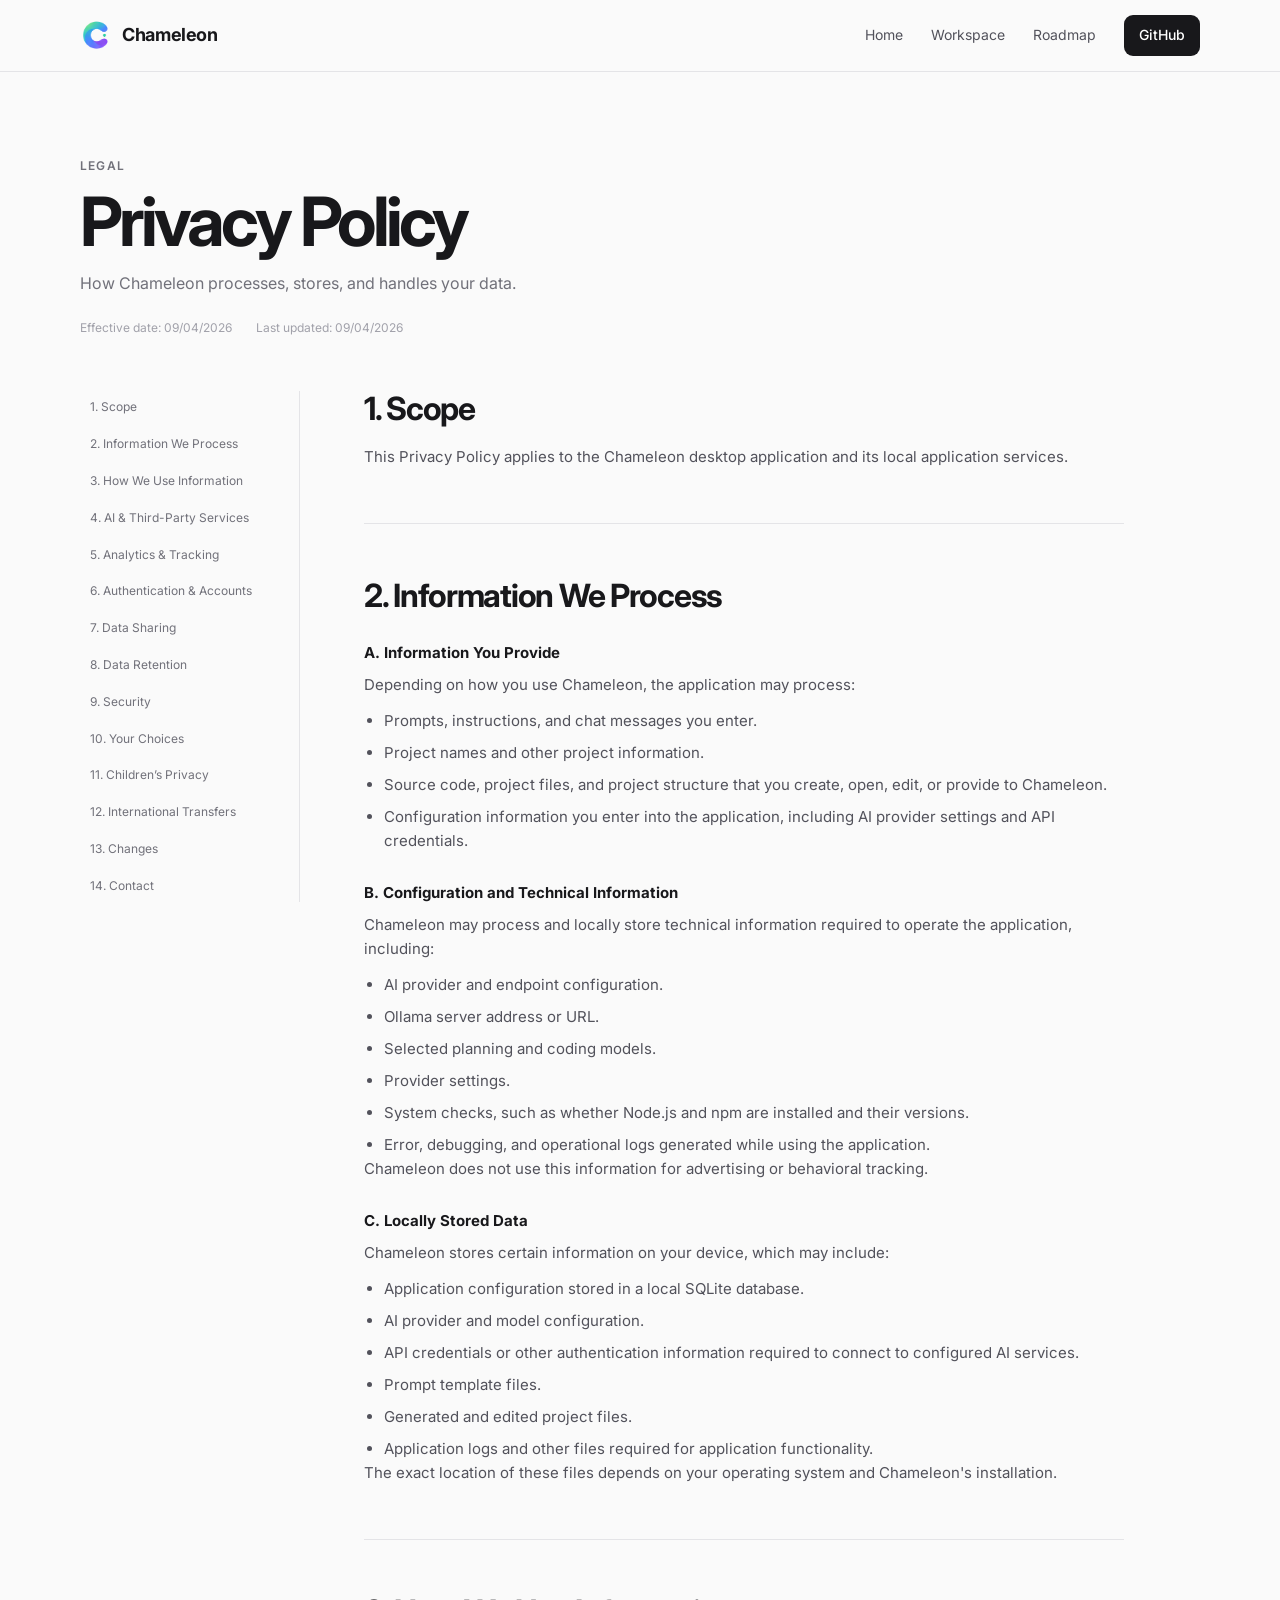
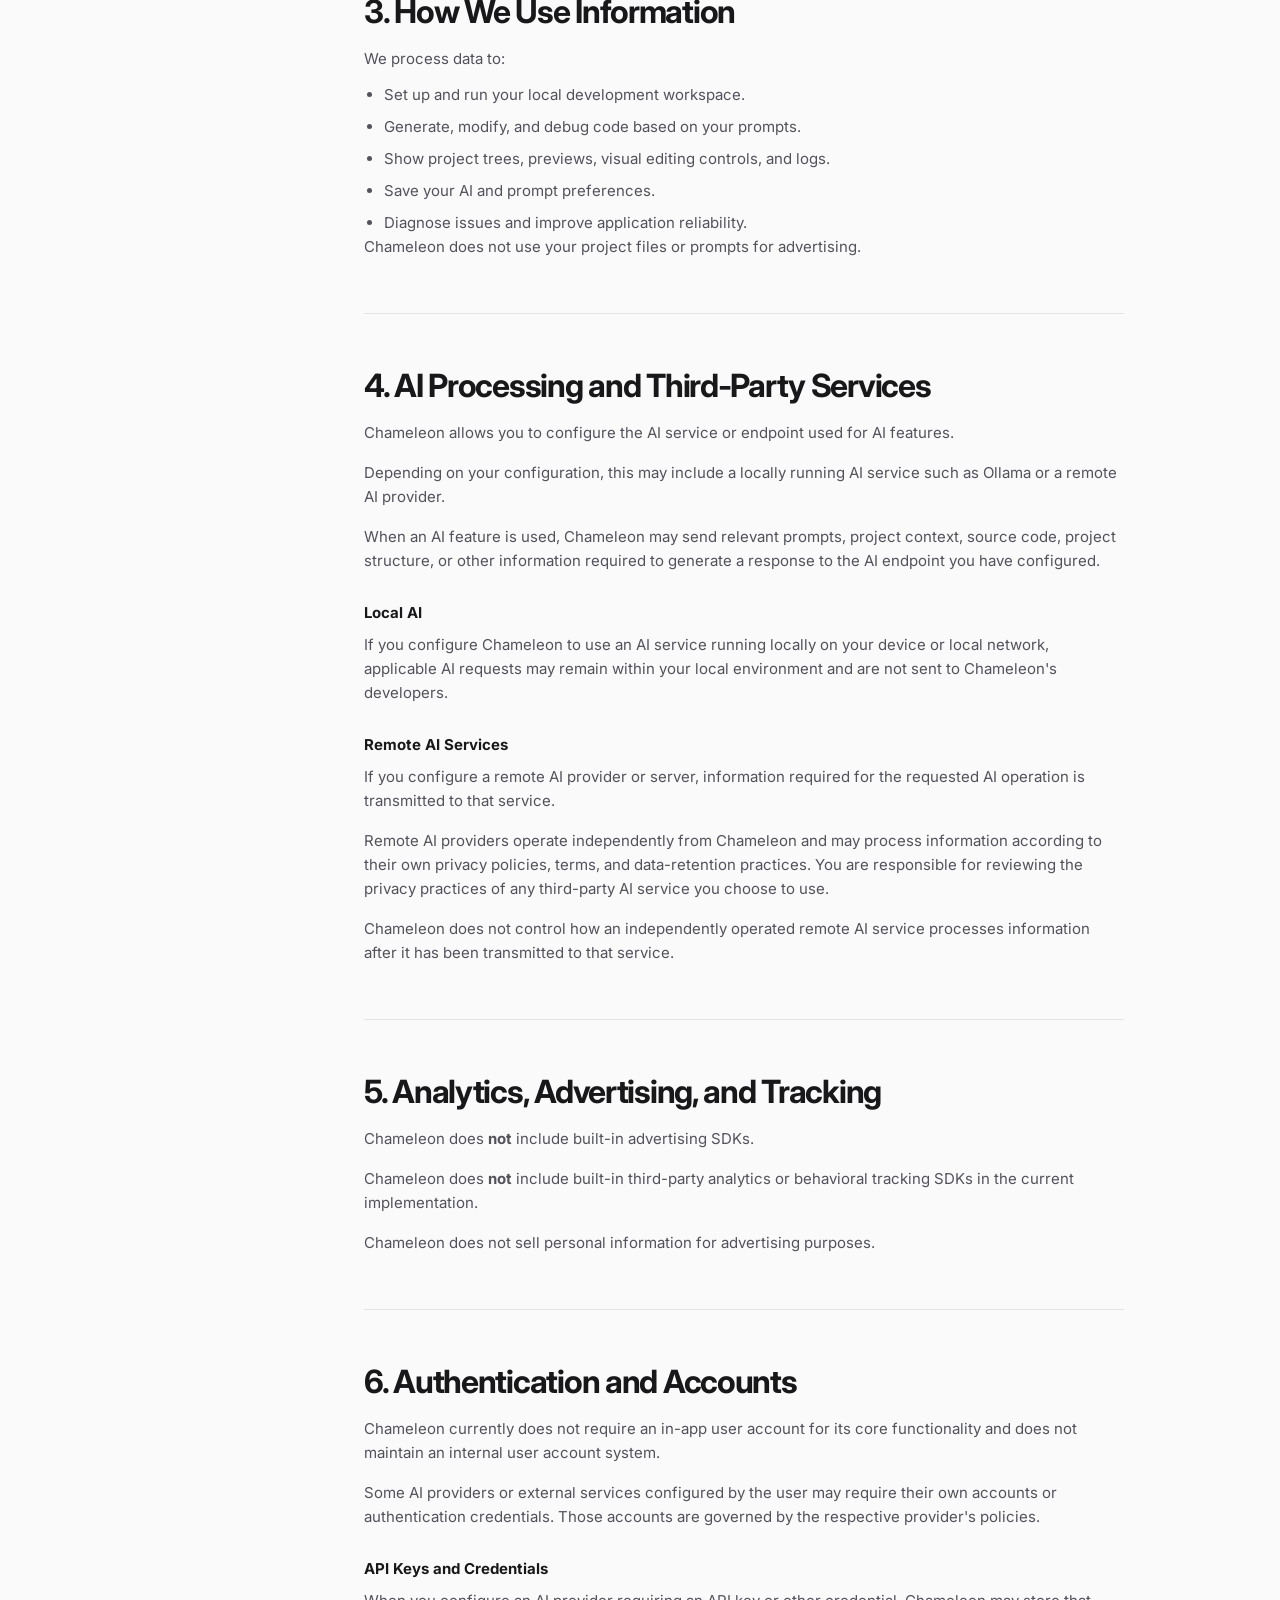
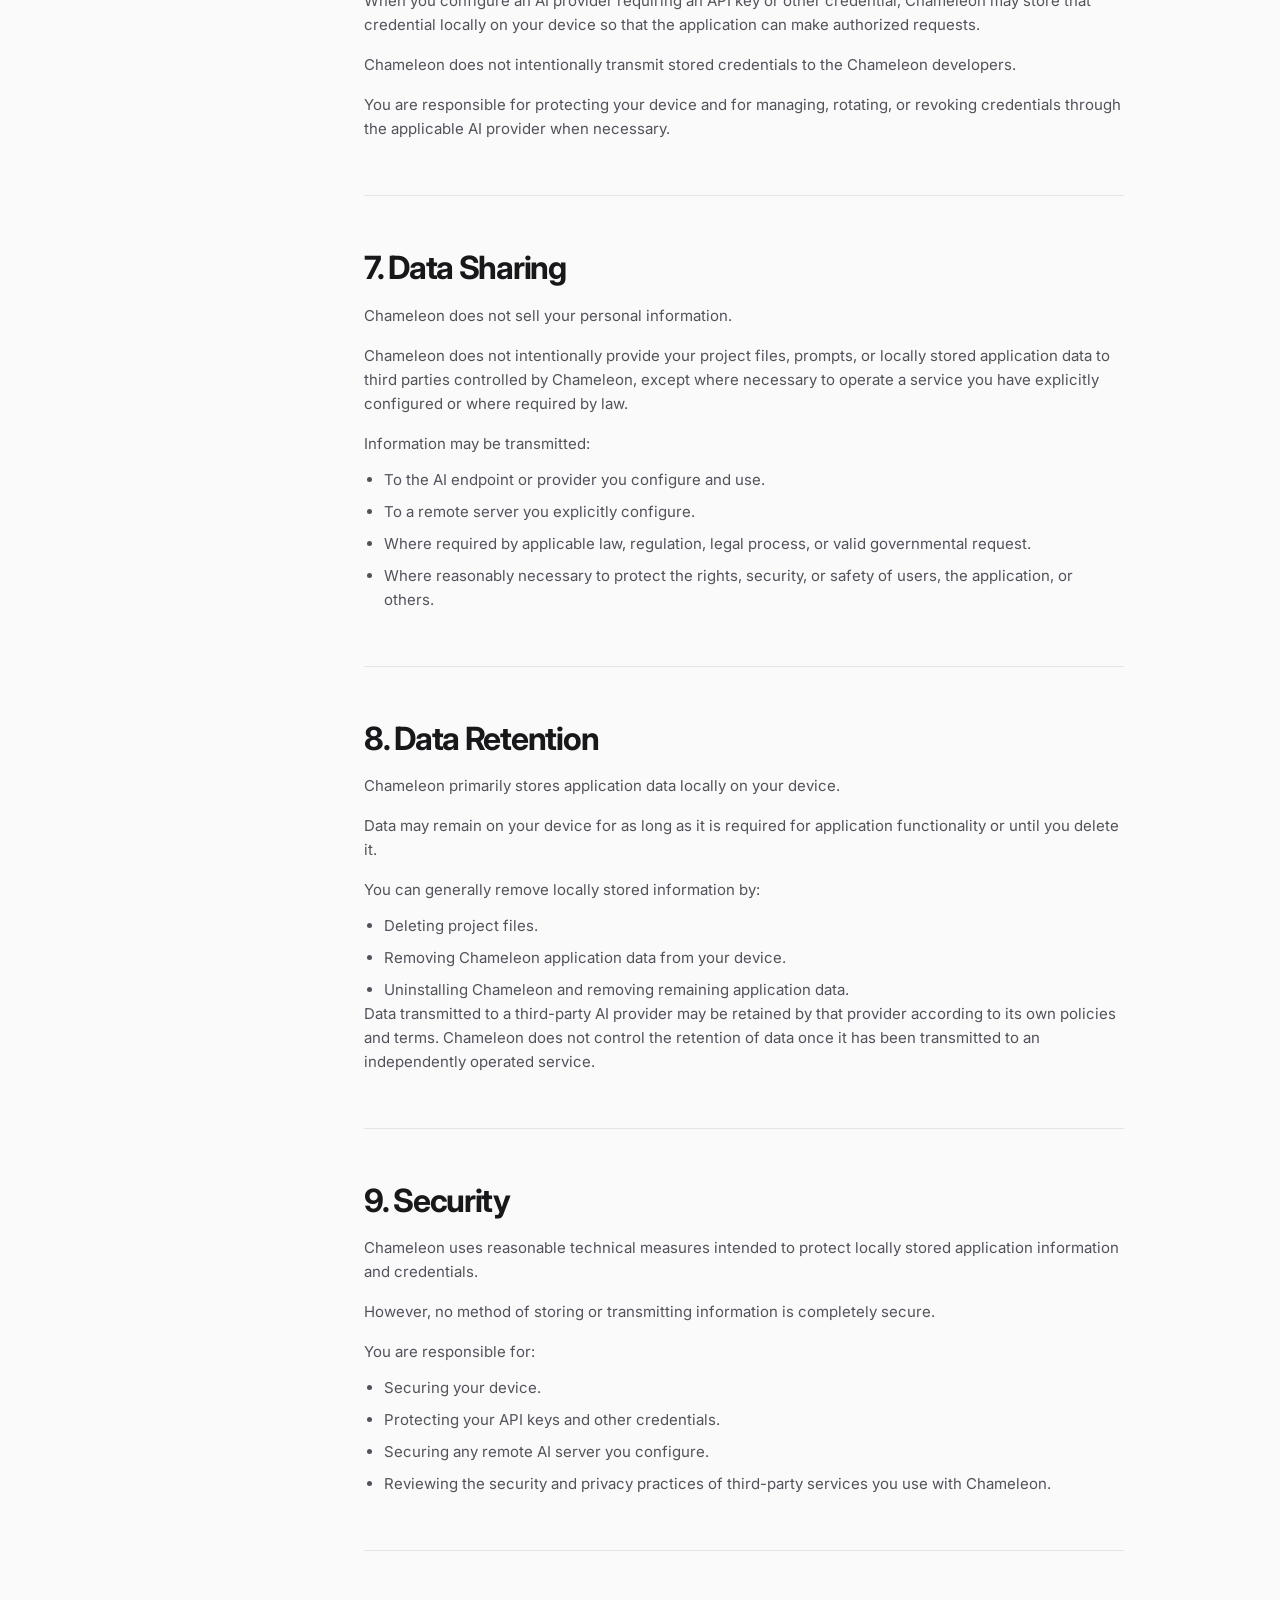
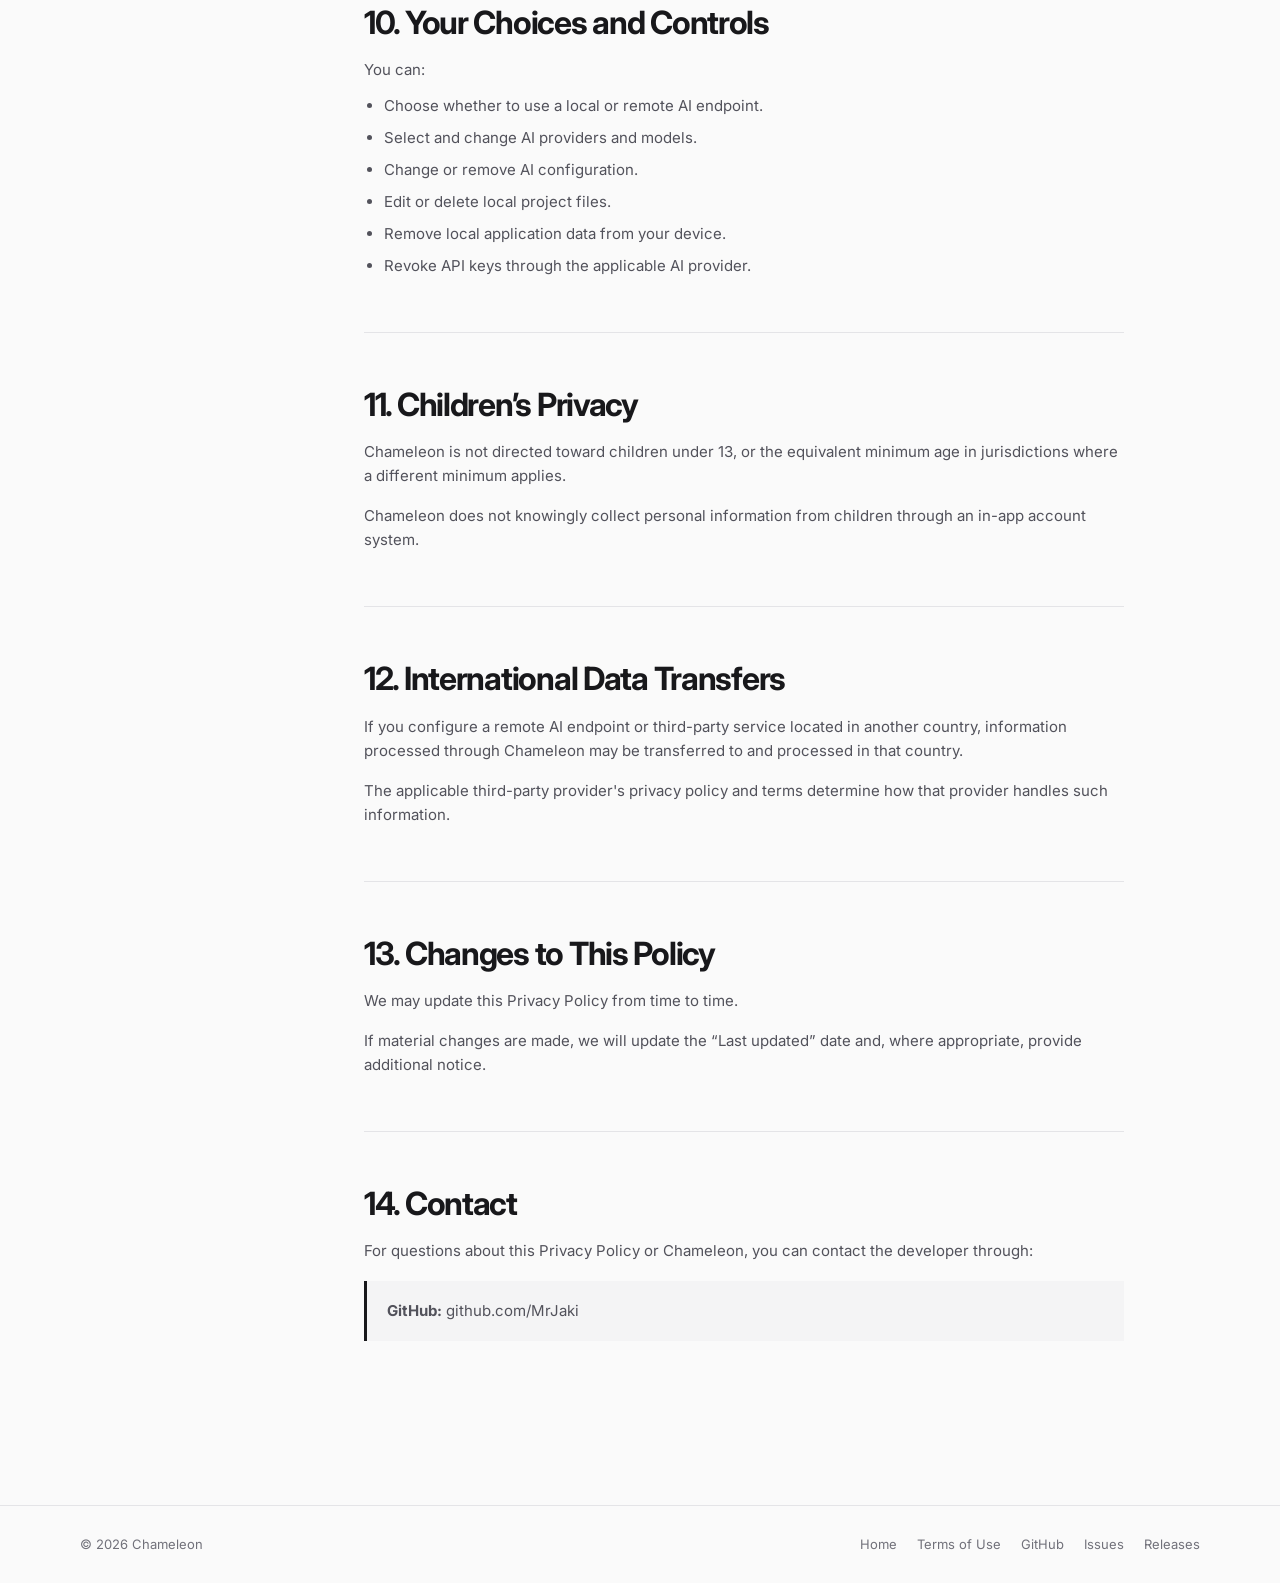
==== privacy-policy.html @ 43fa4803 "Add Terms of Use page with comprehensive legal information for Chameleon" ====
<!DOCTYPE html>

<html lang="en">

<head>
    <meta charset="UTF-8">
    <meta name="viewport" content="width=device-width, initial-scale=1.0">

    <title>Chameleon — Privacy Policy</title>

    <meta name="description"
        content="Privacy Policy for Chameleon, an AI-assisted desktop application for app development.">

    <link rel="preconnect" href="https://fonts.googleapis.com">
    <link rel="preconnect" href="https://fonts.gstatic.com" crossorigin>
    <link href="https://fonts.googleapis.com/css2?family=Inter:wght@400;500;600;700&display=swap" rel="stylesheet">
    <link rel="stylesheet" href="https://cdn.jsdelivr.net/npm/bootstrap-icons@1.11.3/font/bootstrap-icons.min.css">

    <style>
        * {
            box-sizing: border-box;
            margin: 0;
            padding: 0;
        }

        html {
            scroll-behavior: smooth;
        }

        body {
            font-family: "Inter", sans-serif;
            color: #18181b;
            background: #fafafa;
            line-height: 1.6;
        }

        a {
            color: inherit;
            text-decoration: none;
        }

        .container {
            width: min(1120px, calc(100% - 40px));
            margin: 0 auto;
        }

        /* NAV */

        nav {
            height: 72px;
            display: flex;
            align-items: center;
            justify-content: space-between;
            border-bottom: 1px solid #e4e4e7;
            background: rgba(250, 250, 250, 0.9);
            backdrop-filter: blur(12px);
            position: sticky;
            top: 0;
            z-index: 100;
        }

        .nav-inner {
            width: min(1120px, calc(100% - 40px));
            margin: 0 auto;
            display: flex;
            align-items: center;
            justify-content: space-between;
        }

        .brand {
            display: flex;
            align-items: center;
            gap: 10px;
            font-weight: 700;
            font-size: 18px;
            letter-spacing: -0.02em;
        }

        .logo {
            width: 32px;
            height: 32px;
            border-radius: 9px;
            color: white;
            display: grid;
            place-items: center;
            font-size: 16px;
            font-weight: 700;
        }

        .nav-links {
            display: flex;
            align-items: center;
            gap: 28px;
            font-size: 14px;
            color: #52525b;
        }

        .nav-links a:hover {
            color: #18181b;
        }

        .nav-button {
            padding: 9px 15px;
            border-radius: 9px;
            background: #18181b;
            color: white !important;
            font-weight: 500;
        }

        .nav-button:hover {
            background: #27272a;
        }

        /* HERO */

        .hero {
            padding: 105px 0 90px;
            text-align: center;
        }

        h1 {
            max-width: 850px;
            margin: 0 auto;
            font-size: clamp(42px, 7vw, 76px);
            line-height: 1.02;
            letter-spacing: -0.055em;
            font-weight: 700;
        }

        .hero h1 span {
            color: #71717a;
        }

        .hero-description {
            max-width: 650px;
            margin: 25px auto 0;
            color: #71717a;
            font-size: 18px;
            line-height: 1.7;
        }

        .hero-buttons {
            display: flex;
            justify-content: center;
            gap: 12px;
            margin-top: 34px;
            flex-wrap: wrap;
        }

        .button {
            display: inline-flex;
            align-items: center;
            justify-content: center;
            gap: 8px;
            padding: 12px 18px;
            border-radius: 10px;
            font-size: 14px;
            font-weight: 600;
            transition: 0.15s ease;
        }

        .button-primary {
            background: #18181b;
            color: white;
        }

        .button-primary:hover {
            background: #27272a;
            transform: translateY(-1px);
        }

        .button-secondary {
            background: white;
            border: 1px solid #d4d4d8;
            color: #27272a;
        }

        .button-secondary:hover {
            background: #f4f4f5;
        }

        /* APP PREVIEW */

        .app-preview {
            border: 1px solid #d4d4d8;
            border-radius: 8px;
            margin-top: 70px;
            width: 100%;
            background: white;
            overflow: hidden;
            box-shadow:
                0 25px 60px rgba(0, 0, 0, 0.08),
                0 4px 12px rgba(0, 0, 0, 0.04);
            text-align: left;
        }

        /* SECTION */

        section {
            padding: 100px 0;
        }

        .section-header {
            max-width: 650px;
            margin-bottom: 45px;
        }

        .eyebrow {
            font-size: 12px;
            text-transform: uppercase;
            letter-spacing: 0.1em;
            color: #71717a;
            font-weight: 600;
            margin-bottom: 12px;
        }

        h2 {
            font-size: clamp(30px, 5vw, 44px);
            letter-spacing: -0.04em;
            line-height: 1.1;
        }

        .section-description {
            color: #71717a;
            margin-top: 14px;
            font-size: 16px;
        }

        /* PRIVACY POLICY */

        .privacy-page {
            padding: 84px 0 110px;
        }

        .privacy-header {
            max-width: 760px;
            padding-bottom: 54px;
        }

        .privacy-header h1 {
            margin-top: 12px;
            font-size: clamp(42px, 7vw, 68px);
            text-align: left;
        }

        .privacy-header .section-description {
            max-width: 620px;
        }

        .privacy-meta {
            display: flex;
            flex-wrap: wrap;
            gap: 8px 24px;
            margin-top: 22px;
            color: #a1a1aa;
            font-size: 12px;
        }

        .privacy-layout {
            display: grid;
            grid-template-columns: 220px minmax(0, 1fr);
            align-items: start;
            gap: 64px;
        }

        .privacy-nav {
            position: sticky;
            top: 96px;
            display: grid;
            gap: 4px;
            padding-right: 20px;
            border-right: 1px solid #e4e4e7;
        }

        .privacy-nav a {
            padding: 8px 10px;
            border-radius: 7px;
            color: #71717a;
            font-size: 12px;
            line-height: 1.4;
        }

        .privacy-nav a:hover,
        .privacy-nav a:focus-visible {
            background: #f4f4f5;
            color: #18181b;
        }

        .privacy-content {
            min-width: 0;
            max-width: 760px;
        }

        .privacy-section {
            padding: 0 0 54px;
            scroll-margin-top: 96px;
        }

        .privacy-section+.privacy-section {
            padding-top: 54px;
            border-top: 1px solid #e4e4e7;
        }

        .privacy-section h2 {
            margin-bottom: 18px;
            font-size: clamp(24px, 3vw, 32px);
        }

        .privacy-section h3 {
            margin: 28px 0 8px;
            font-size: 15px;
        }

        .privacy-section p,
        .privacy-section li {
            color: #52525b;
            font-size: 15px;
        }

        .privacy-section p+p {
            margin-top: 16px;
        }

        .privacy-section ul {
            display: grid;
            gap: 8px;
            margin: 12px 0 0 20px;
        }

        .privacy-contact {
            margin-top: 18px;
            padding: 18px 20px;
            border-left: 3px solid #18181b;
            background: #f4f4f5;
        }

        .privacy-contact p+p {
            margin-top: 6px;
        }


        /* WORKSPACE */

        .workspace {
            background: white;
            border-top: 1px solid #e4e4e7;
            border-bottom: 1px solid #e4e4e7;
        }

        .workspace-grid {
            display: grid;
            grid-template-columns: repeat(4, 1fr);
            gap: 14px;
        }

        .workspace-card {
            border: 1px solid #e4e4e7;
            border-radius: 14px;
            padding: 22px;
            background: #fafafa;
            transition: 0.15s ease;
        }

        .workspace-card:hover {
            background: white;
            border-color: #d4d4d8;
            transform: translateY(-2px);
        }

        .workspace-icon {
            width: 38px;
            height: 38px;
            border-radius: 9px;
            background: #18181b;
            color: white;
            display: grid;
            place-items: center;
            font-size: 15px;
            margin-bottom: 18px;
        }

        .workspace-card h3 {
            font-size: 16px;
            margin-bottom: 7px;
        }

        .workspace-card p {
            color: #71717a;
            font-size: 13px;
            line-height: 1.65;
        }

        /* HOW IT WORKS */

        .steps {
            display: grid;
            grid-template-columns: repeat(4, 1fr);
            gap: 12px;
        }

        .step {
            padding: 24px;
            border: 1px solid #e4e4e7;
            border-radius: 14px;
            background: white;
        }

        .step-number {
            color: #a1a1aa;
            font-size: 12px;
            font-weight: 600;
            margin-bottom: 25px;
        }

        .step h3 {
            font-size: 15px;
            margin-bottom: 8px;
        }

        .step p {
            font-size: 13px;
            color: #71717a;
        }

        /* PRINCIPLE */

        .principle {
            background: #18181b;
            color: white;
        }

        .principle-inner {
            max-width: 850px;
        }

        .principle .eyebrow {
            color: #a1a1aa;
        }

        .principle h2 {
            font-size: clamp(32px, 5vw, 52px);
        }

        .principle p {
            margin-top: 22px;
            max-width: 680px;
            color: #a1a1aa;
            font-size: 16px;
            line-height: 1.8;
        }

        /* DOWNLOAD */

        .download {
            text-align: center;
        }

        .download-box {
            border: 1px solid #e4e4e7;
            border-radius: 18px;
            background: white;
            padding: 60px 30px;
        }

        .download h2 {
            max-width: 650px;
            margin: 0 auto;
        }

        .download p {
            max-width: 550px;
            margin: 16px auto 28px;
            color: #71717a;
        }

        .github-note {
            margin-top: 15px;
            font-size: 12px;
            color: #a1a1aa;
        }

        /* FOOTER */

        footer {
            border-top: 1px solid #e4e4e7;
            padding: 28px 0;
            color: #71717a;
            font-size: 13px;
        }

        .footer-inner {
            display: flex;
            justify-content: space-between;
            align-items: center;
            gap: 20px;
        }

        .footer-links {
            display: flex;
            gap: 20px;
        }

        .footer-links a:hover {
            color: #18181b;
        }

        /* ROADMAP */

        .roadmap {
            background: white;
            border-top: 1px solid #e4e4e7;
            border-bottom: 1px solid #e4e4e7;
        }

        .roadmap-grid {
            display: grid;
            grid-template-columns: repeat(2, 1fr);
            gap: 14px;
        }

        .roadmap-column {
            border: 1px solid #e4e4e7;
            border-radius: 14px;
            background: white;
            overflow: hidden;
        }

        .roadmap-column.future {
            background: #fdfdfd;
        }

        .roadmap-heading {
            display: flex;
            align-items: flex-start;
            gap: 14px;
            padding: 24px;
            border-bottom: 1px solid #e4e4e7;
        }

        .roadmap-status {
            width: 9px;
            height: 9px;
            margin-top: 7px;
            flex-shrink: 0;
            border-radius: 50%;
            background: #a1a1aa;
        }

        .roadmap-status.active {
            background: #18181b;
        }

        .roadmap-heading h3 {
            font-size: 17px;
            line-height: 1.3;
            margin-bottom: 4px;
        }

        .roadmap-heading p {
            color: #a1a1aa;
            font-size: 13px;
        }

        .roadmap-list {
            padding: 8px;
        }

        .roadmap-item {
            display: grid;
            grid-template-columns: 34px 1fr;
            gap: 14px;
            padding: 18px 16px;
            border-radius: 9px;
            transition: background 0.15s ease;
        }

        .roadmap-item:hover {
            background: #f4f4f5;
        }

        .roadmap-number {
            color: #a1a1aa;
            font-size: 11px;
            font-weight: 600;
            padding-top: 2px;
            font-variant-numeric: tabular-nums;
        }

        .roadmap-item h4 {
            font-size: 14px;
            margin-bottom: 5px;
        }

        .roadmap-item p {
            color: #71717a;
            font-size: 13px;
            line-height: 1.6;
        }


        /* ROADMAP RESPONSIVE */

        @media (max-width: 800px) {

            .roadmap-grid {
                grid-template-columns: 1fr;
            }

        }

        @media (max-width: 550px) {

            .roadmap-heading {
                padding: 20px;
            }

            .roadmap-item {
                padding: 16px 12px;
            }

        }

        /* RESPONSIVE */

        @media (max-width: 800px) {
            .privacy-layout {
                grid-template-columns: 1fr;
                gap: 32px;
            }

            .privacy-nav {
                position: static;
                grid-template-columns: repeat(2, minmax(0, 1fr));
                gap: 2px 8px;
                padding: 12px 0;
                border-right: 0;
                border-top: 1px solid #e4e4e7;
                border-bottom: 1px solid #e4e4e7;
            }

            .nav-links a:not(.nav-button) {
                display: none;
            }

            .mock-app {
                grid-template-columns: 130px 1fr;
            }

            .mock-grid {
                grid-template-columns: 1fr;
            }

            .feature-grid {
                grid-template-columns: 1fr;
            }

            .steps {
                grid-template-columns: 1fr 1fr;
            }
        }

        @media (max-width: 550px) {
            .privacy-page {
                padding: 64px 0 78px;
            }

            .privacy-header {
                padding-bottom: 36px;
            }

            .privacy-nav {
                grid-template-columns: 1fr;
            }

            .privacy-section {
                padding-bottom: 40px;
            }

            .privacy-section+.privacy-section {
                padding-top: 40px;
            }

            .hero {
                padding-top: 75px;
            }

            .hero-description {
                font-size: 16px;
            }

            .mock-sidebar {
                display: none;
            }

            .mock-app {
                grid-template-columns: 1fr;
            }

            .steps {
                grid-template-columns: 1fr;
            }

            .footer-inner {
                flex-direction: column;
                align-items: flex-start;
            }
        }

        @media (max-width: 900px) {
            .workspace-grid {
                grid-template-columns: repeat(2, 1fr);
            }
        }

        @media (max-width: 550px) {
            .workspace-grid {
                grid-template-columns: 1fr;
            }
        }
    </style>
</head>

<body>

    <nav>
        <div class="nav-inner">
            <a href="index.html" class="brand">
                <img src="chameleon_logo.png" alt="Chameleon Logo" class="logo">
                Chameleon
            </a>

            <div class="nav-links">
                <a href="index.html">Home</a>
                <a href="index.html#workspace">Workspace</a>
                <a href="index.html#roadmap">Roadmap</a>
                <a href="https://github.com/MrJaki/chameleon-website" target="_blank" class="nav-button">
                    GitHub
                </a>
            </div>
        </div>
    </nav>

    <main>
        <section class="privacy-page">
            <div class="container">

                <div class="privacy-header">
                    <div class="eyebrow">Legal</div>
                    <h1>Privacy Policy</h1>
                    <p class="section-description">
                        How Chameleon processes, stores, and handles your data.
                    </p>

                    <div class="privacy-meta">
                        <span>Effective date: 09/04/2026</span>
                        <span>Last updated: 09/04/2026</span>
                    </div>
                </div>

                <div class="privacy-layout">

                    <aside class="privacy-nav" aria-label="Privacy Policy navigation">
                        <a href="#scope">1. Scope</a>
                        <a href="#information">2. Information We Process</a>
                        <a href="#use">3. How We Use Information</a>
                        <a href="#ai">4. AI &amp; Third-Party Services</a>
                        <a href="#tracking">5. Analytics &amp; Tracking</a>
                        <a href="#accounts">6. Authentication &amp; Accounts</a>
                        <a href="#sharing">7. Data Sharing</a>
                        <a href="#retention">8. Data Retention</a>
                        <a href="#security">9. Security</a>
                        <a href="#choices">10. Your Choices</a>
                        <a href="#children">11. Children’s Privacy</a>
                        <a href="#transfers">12. International Transfers</a>
                        <a href="#changes">13. Changes</a>
                        <a href="#contact">14. Contact</a>
                    </aside>

                    <article class="privacy-content">

                        <section class="privacy-section" id="scope">
                            <h2>1. Scope</h2>
                            <p>
                                This Privacy Policy applies to the Chameleon desktop application
                                and its local application services.
                            </p>
                        </section>

                        <section class="privacy-section" id="information">
                            <h2>2. Information We Process</h2>

                            <h3>A. Information You Provide</h3>
                            <p>Depending on how you use Chameleon, the application may process:</p>

                            <ul>
                                <li>Prompts, instructions, and chat messages you enter.</li>
                                <li>Project names and other project information.</li>
                                <li>Source code, project files, and project structure that you create, open, edit, or
                                    provide to Chameleon.</li>
                                <li>Configuration information you enter into the application, including AI provider
                                    settings and API credentials.</li>
                            </ul>

                            <h3>B. Configuration and Technical Information</h3>
                            <p>
                                Chameleon may process and locally store technical information
                                required to operate the application, including:
                            </p>

                            <ul>
                                <li>AI provider and endpoint configuration.</li>
                                <li>Ollama server address or URL.</li>
                                <li>Selected planning and coding models.</li>
                                <li>Provider settings.</li>
                                <li>System checks, such as whether Node.js and npm are installed and their versions.
                                </li>
                                <li>Error, debugging, and operational logs generated while using the application.</li>
                            </ul>

                            <p>
                                Chameleon does not use this information for advertising or
                                behavioral tracking.
                            </p>

                            <h3>C. Locally Stored Data</h3>
                            <p>
                                Chameleon stores certain information on your device, which may include:
                            </p>

                            <ul>
                                <li>Application configuration stored in a local SQLite database.</li>
                                <li>AI provider and model configuration.</li>
                                <li>API credentials or other authentication information required to connect to
                                    configured AI services.</li>
                                <li>Prompt template files.</li>
                                <li>Generated and edited project files.</li>
                                <li>Application logs and other files required for application functionality.</li>
                            </ul>

                            <p>
                                The exact location of these files depends on your operating system
                                and Chameleon's installation.
                            </p>
                        </section>

                        <section class="privacy-section" id="use">
                            <h2>3. How We Use Information</h2>

                            <p>We process data to:</p>

                            <ul>
                                <li>Set up and run your local development workspace.</li>
                                <li>Generate, modify, and debug code based on your prompts.</li>
                                <li>Show project trees, previews, visual editing controls, and logs.</li>
                                <li>Save your AI and prompt preferences.</li>
                                <li>Diagnose issues and improve application reliability.</li>
                            </ul>

                            <p>
                                Chameleon does not use your project files or prompts for advertising.
                            </p>
                        </section>

                        <section class="privacy-section" id="ai">
                            <h2>4. AI Processing and Third-Party Services</h2>

                            <p>
                                Chameleon allows you to configure the AI service or endpoint used
                                for AI features.
                            </p>

                            <p>
                                Depending on your configuration, this may include a locally running
                                AI service such as Ollama or a remote AI provider.
                            </p>

                            <p>
                                When an AI feature is used, Chameleon may send relevant prompts,
                                project context, source code, project structure, or other
                                information required to generate a response to the AI endpoint
                                you have configured.
                            </p>

                            <h3>Local AI</h3>

                            <p>
                                If you configure Chameleon to use an AI service running locally on
                                your device or local network, applicable AI requests may remain
                                within your local environment and are not sent to Chameleon's
                                developers.
                            </p>

                            <h3>Remote AI Services</h3>

                            <p>
                                If you configure a remote AI provider or server, information
                                required for the requested AI operation is transmitted to that
                                service.
                            </p>

                            <p>
                                Remote AI providers operate independently from Chameleon and may
                                process information according to their own privacy policies,
                                terms, and data-retention practices. You are responsible for
                                reviewing the privacy practices of any third-party AI service
                                you choose to use.
                            </p>

                            <p>
                                Chameleon does not control how an independently operated remote AI
                                service processes information after it has been transmitted to
                                that service.
                            </p>
                        </section>

                        <section class="privacy-section" id="tracking">
                            <h2>5. Analytics, Advertising, and Tracking</h2>

                            <p>
                                Chameleon does <strong>not</strong> include built-in advertising SDKs.
                            </p>

                            <p>
                                Chameleon does <strong>not</strong> include built-in third-party
                                analytics or behavioral tracking SDKs in the current implementation.
                            </p>

                            <p>
                                Chameleon does not sell personal information for advertising purposes.
                            </p>
                        </section>

                        <section class="privacy-section" id="accounts">
                            <h2>6. Authentication and Accounts</h2>

                            <p>
                                Chameleon currently does not require an in-app user account for
                                its core functionality and does not maintain an internal user
                                account system.
                            </p>

                            <p>
                                Some AI providers or external services configured by the user may
                                require their own accounts or authentication credentials. Those
                                accounts are governed by the respective provider's policies.
                            </p>

                            <h3>API Keys and Credentials</h3>

                            <p>
                                When you configure an AI provider requiring an API key or other
                                credential, Chameleon may store that credential locally on your
                                device so that the application can make authorized requests.
                            </p>

                            <p>
                                Chameleon does not intentionally transmit stored credentials to
                                the Chameleon developers.
                            </p>

                            <p>
                                You are responsible for protecting your device and for managing,
                                rotating, or revoking credentials through the applicable AI
                                provider when necessary.
                            </p>
                        </section>

                        <section class="privacy-section" id="sharing">
                            <h2>7. Data Sharing</h2>

                            <p>
                                Chameleon does not sell your personal information.
                            </p>

                            <p>
                                Chameleon does not intentionally provide your project files,
                                prompts, or locally stored application data to third parties
                                controlled by Chameleon, except where necessary to operate a
                                service you have explicitly configured or where required by law.
                            </p>

                            <p>Information may be transmitted:</p>

                            <ul>
                                <li>To the AI endpoint or provider you configure and use.</li>
                                <li>To a remote server you explicitly configure.</li>
                                <li>Where required by applicable law, regulation, legal process, or valid governmental
                                    request.</li>
                                <li>Where reasonably necessary to protect the rights, security, or safety of users, the
                                    application, or others.</li>
                            </ul>
                        </section>

                        <section class="privacy-section" id="retention">
                            <h2>8. Data Retention</h2>

                            <p>
                                Chameleon primarily stores application data locally on your device.
                            </p>

                            <p>
                                Data may remain on your device for as long as it is required for
                                application functionality or until you delete it.
                            </p>

                            <p>You can generally remove locally stored information by:</p>

                            <ul>
                                <li>Deleting project files.</li>
                                <li>Removing Chameleon application data from your device.</li>
                                <li>Uninstalling Chameleon and removing remaining application data.</li>
                            </ul>

                            <p>
                                Data transmitted to a third-party AI provider may be retained by
                                that provider according to its own policies and terms. Chameleon
                                does not control the retention of data once it has been transmitted
                                to an independently operated service.
                            </p>
                        </section>

                        <section class="privacy-section" id="security">
                            <h2>9. Security</h2>

                            <p>
                                Chameleon uses reasonable technical measures intended to protect
                                locally stored application information and credentials.
                            </p>

                            <p>
                                However, no method of storing or transmitting information is
                                completely secure.
                            </p>

                            <p>You are responsible for:</p>

                            <ul>
                                <li>Securing your device.</li>
                                <li>Protecting your API keys and other credentials.</li>
                                <li>Securing any remote AI server you configure.</li>
                                <li>Reviewing the security and privacy practices of third-party services you use with
                                    Chameleon.</li>
                            </ul>
                        </section>

                        <section class="privacy-section" id="choices">
                            <h2>10. Your Choices and Controls</h2>

                            <p>You can:</p>

                            <ul>
                                <li>Choose whether to use a local or remote AI endpoint.</li>
                                <li>Select and change AI providers and models.</li>
                                <li>Change or remove AI configuration.</li>
                                <li>Edit or delete local project files.</li>
                                <li>Remove local application data from your device.</li>
                                <li>Revoke API keys through the applicable AI provider.</li>
                            </ul>
                        </section>

                        <section class="privacy-section" id="children">
                            <h2>11. Children’s Privacy</h2>

                            <p>
                                Chameleon is not directed toward children under 13, or the
                                equivalent minimum age in jurisdictions where a different
                                minimum applies.
                            </p>

                            <p>
                                Chameleon does not knowingly collect personal information from
                                children through an in-app account system.
                            </p>
                        </section>

                        <section class="privacy-section" id="transfers">
                            <h2>12. International Data Transfers</h2>

                            <p>
                                If you configure a remote AI endpoint or third-party service
                                located in another country, information processed through
                                Chameleon may be transferred to and processed in that country.
                            </p>

                            <p>
                                The applicable third-party provider's privacy policy and terms
                                determine how that provider handles such information.
                            </p>
                        </section>

                        <section class="privacy-section" id="changes">
                            <h2>13. Changes to This Policy</h2>

                            <p>
                                We may update this Privacy Policy from time to time.
                            </p>

                            <p>
                                If material changes are made, we will update the “Last updated”
                                date and, where appropriate, provide additional notice.
                            </p>
                        </section>

                        <section class="privacy-section" id="contact">
                            <h2>14. Contact</h2>

                            <p>
                                For questions about this Privacy Policy or Chameleon, you can
                                contact the developer through:
                            </p>

                            <div class="privacy-contact">
                                <p>
                                    <strong>GitHub:</strong>
                                    <a href="https://github.com/MrJaki" target="_blank" rel="noopener noreferrer">
                                        github.com/MrJaki
                                    </a>
                                </p>

                                <!-- <p>
                                    <strong>Email:</strong>
                                    [Insert Contact Email]
                                </p> -->
                            </div>
                        </section>
                    </article>

                </div>
            </div>
        </section>
    </main>

    <footer>
        <div class="container">
            <div class="footer-inner">
                <div>
                    © 2026 Chameleon
                </div>

                <div class="footer-links">
                    <a href="index.html">Home</a>
                    <a href="terms-of-use.html">Terms of Use</a>
                    <a href="https://github.com/MrJaki/chameleon-website" target="_blank">GitHub</a>
                    <a href="https://github.com/MrJaki/chameleon-website/issues" target="_blank">Issues</a>
                    <a href="https://github.com/MrJaki/chameleon-website/releases" target="_blank">Releases</a>
                </div>
            </div>
        </div>
    </footer>

</body>

</html>
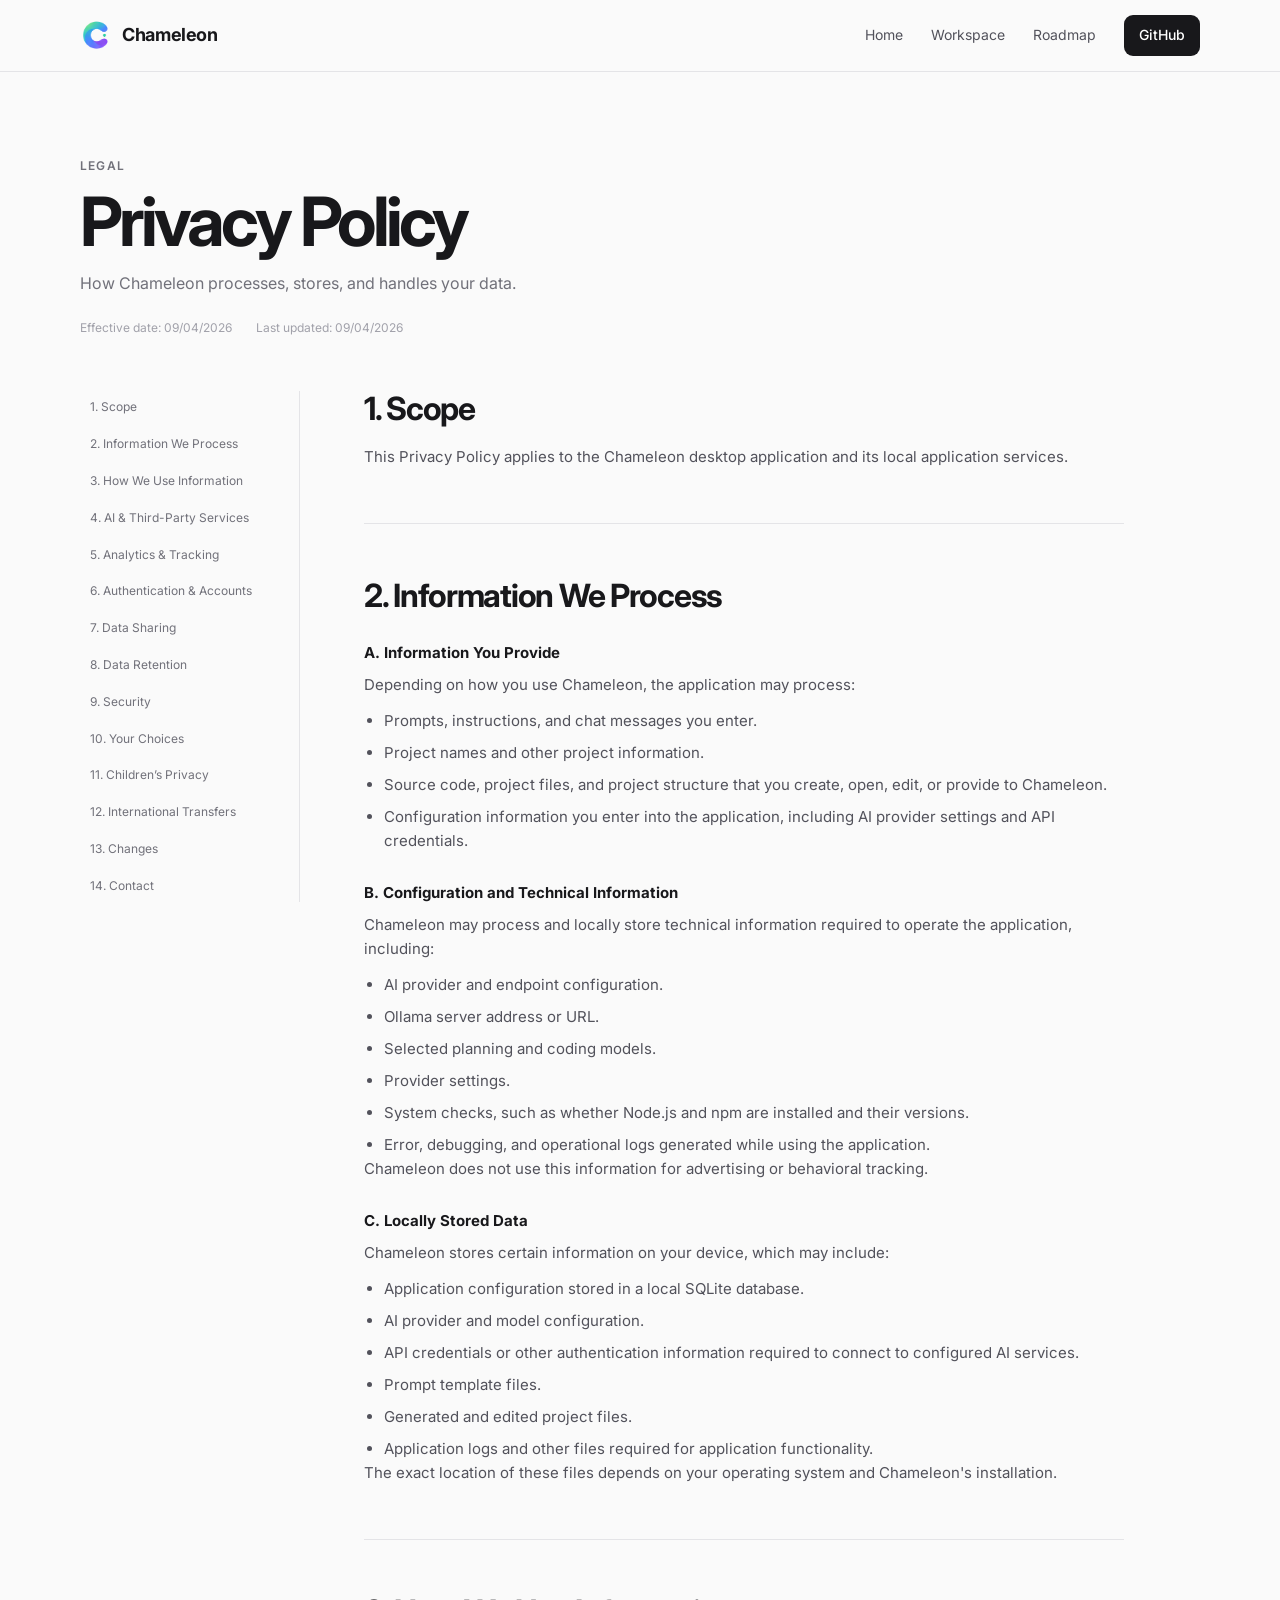
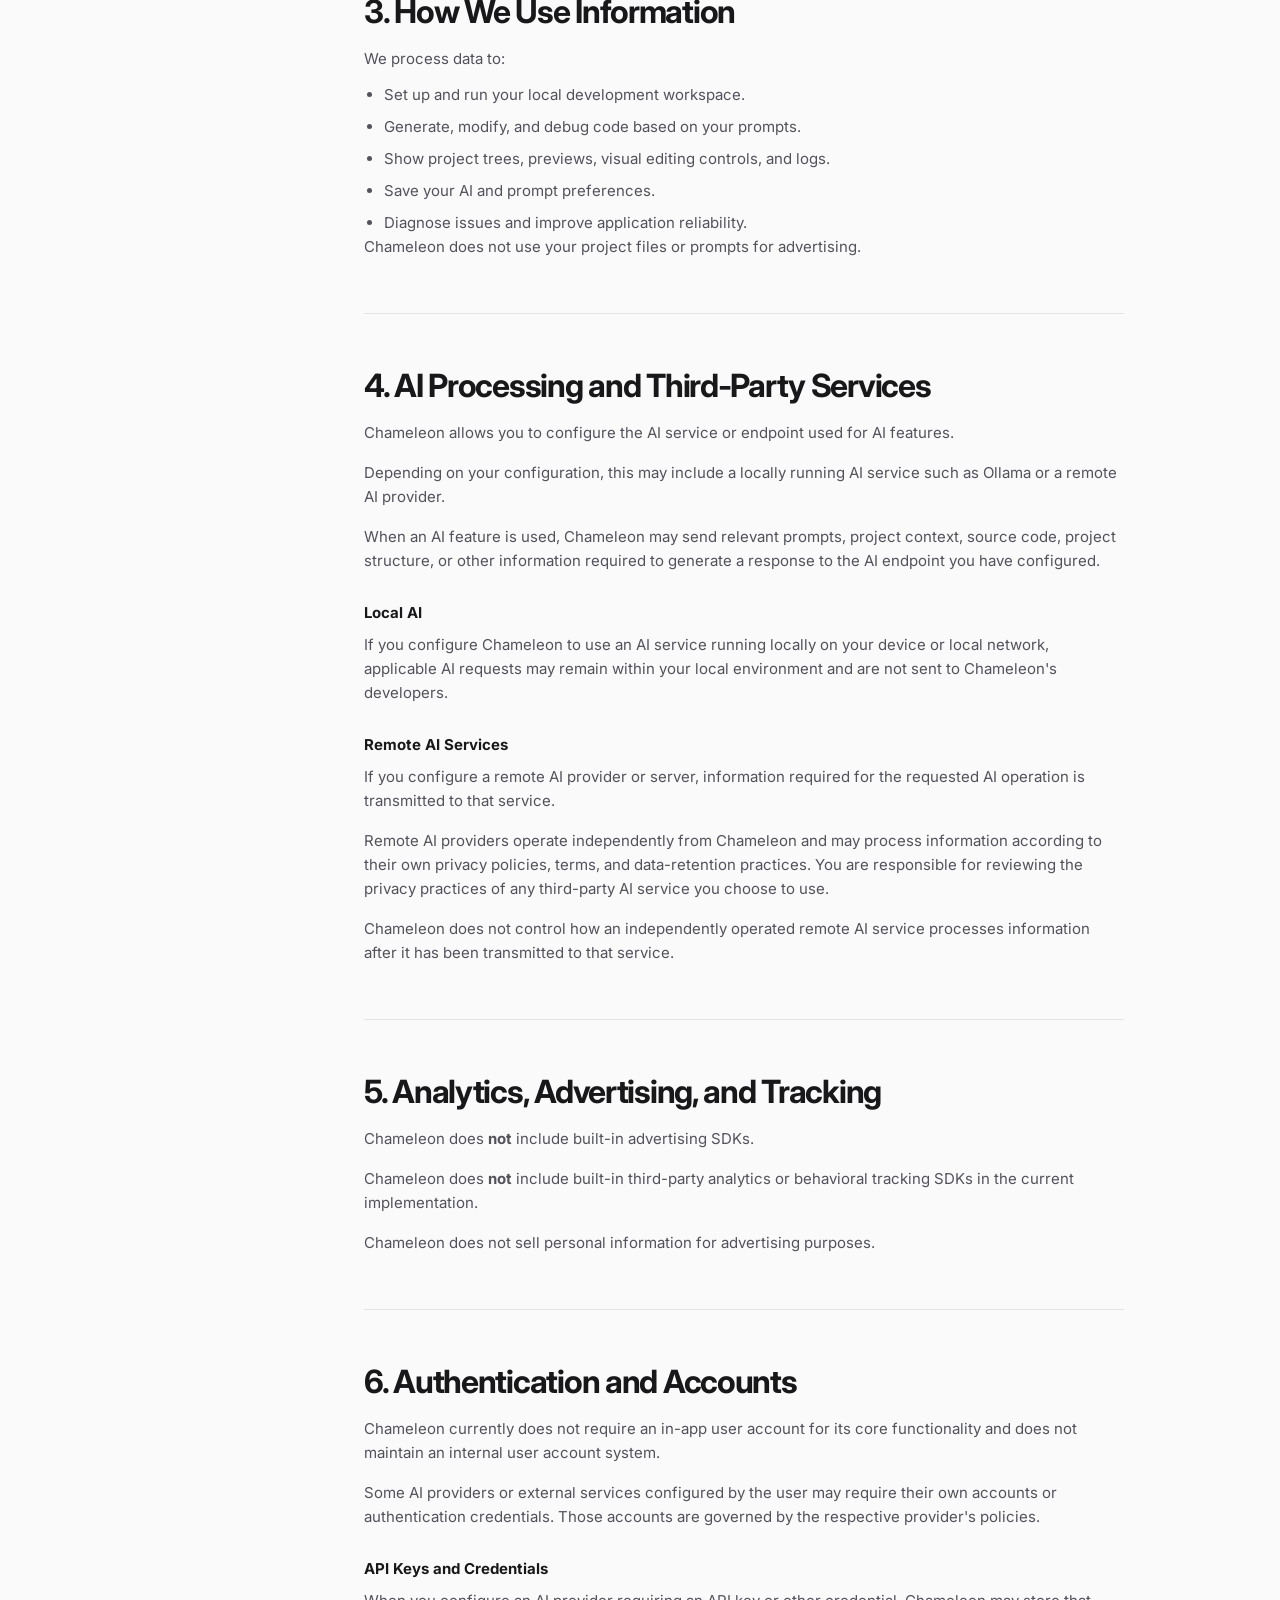
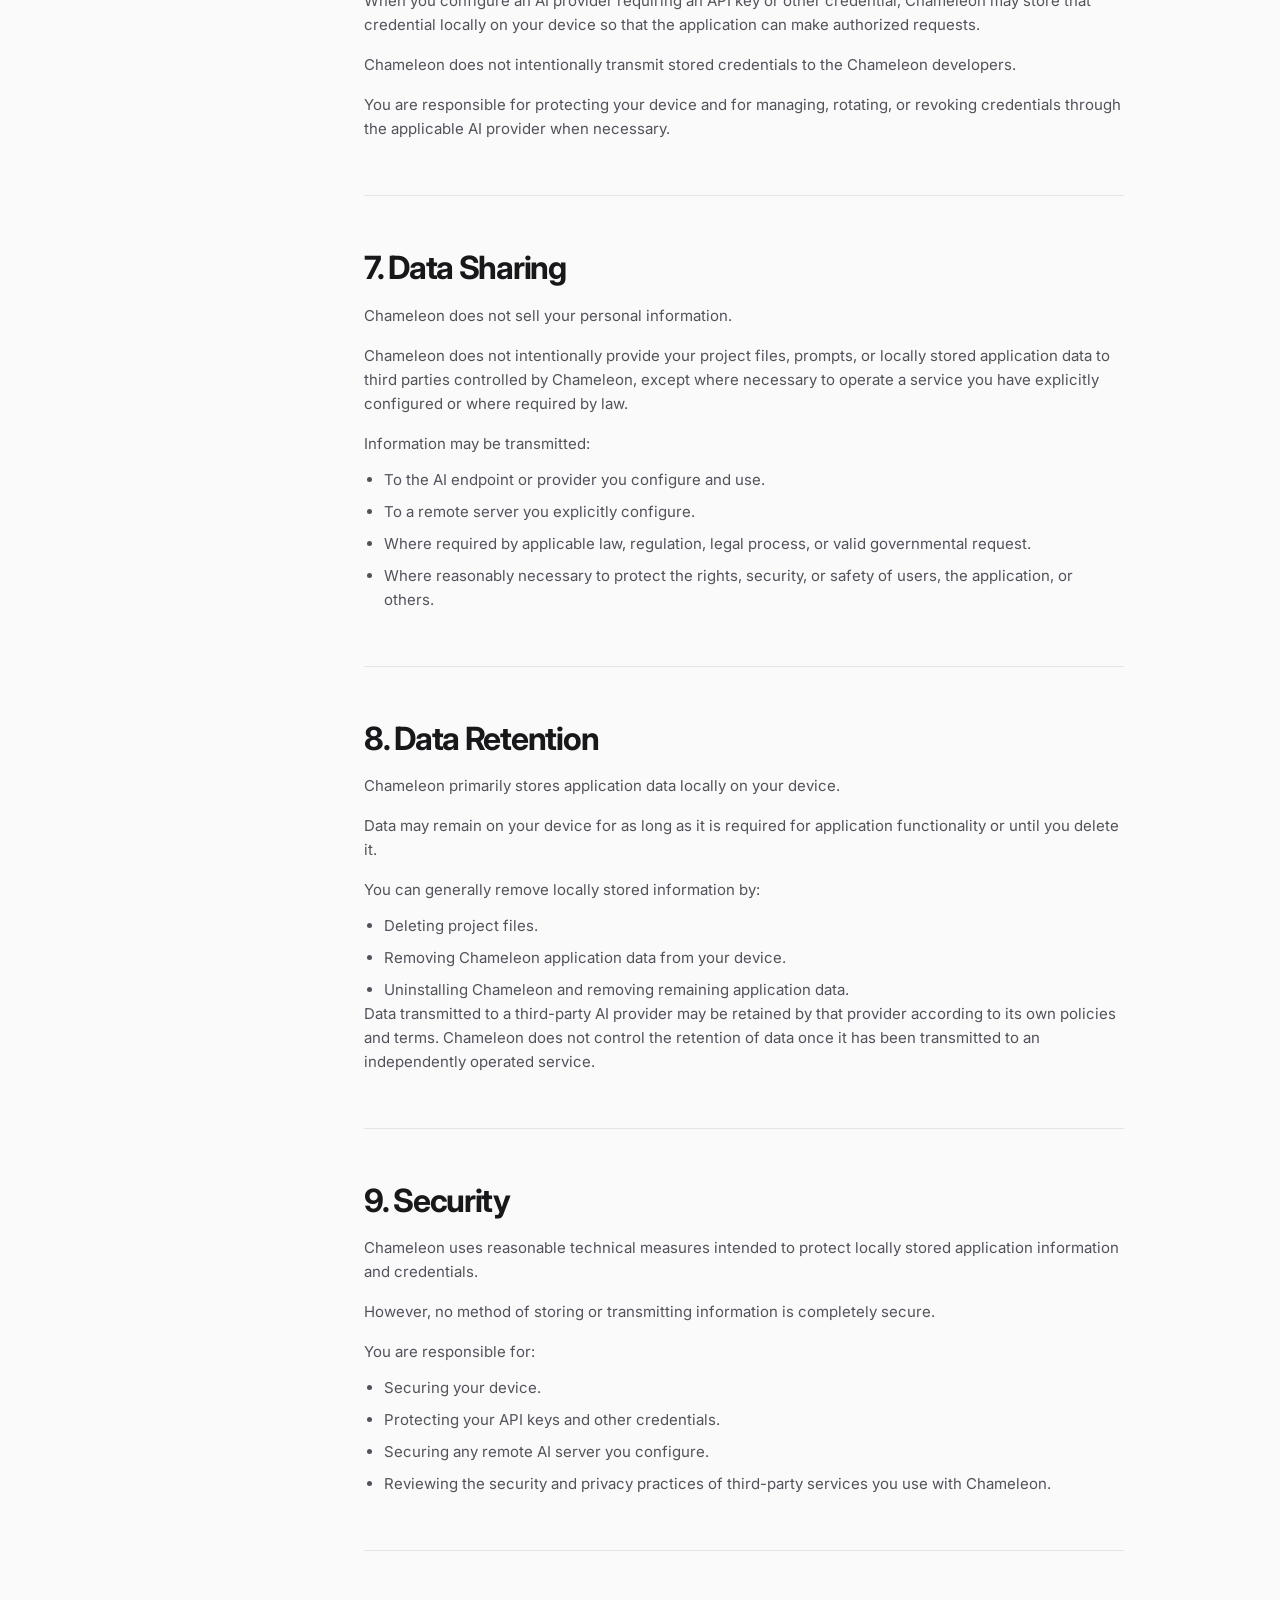
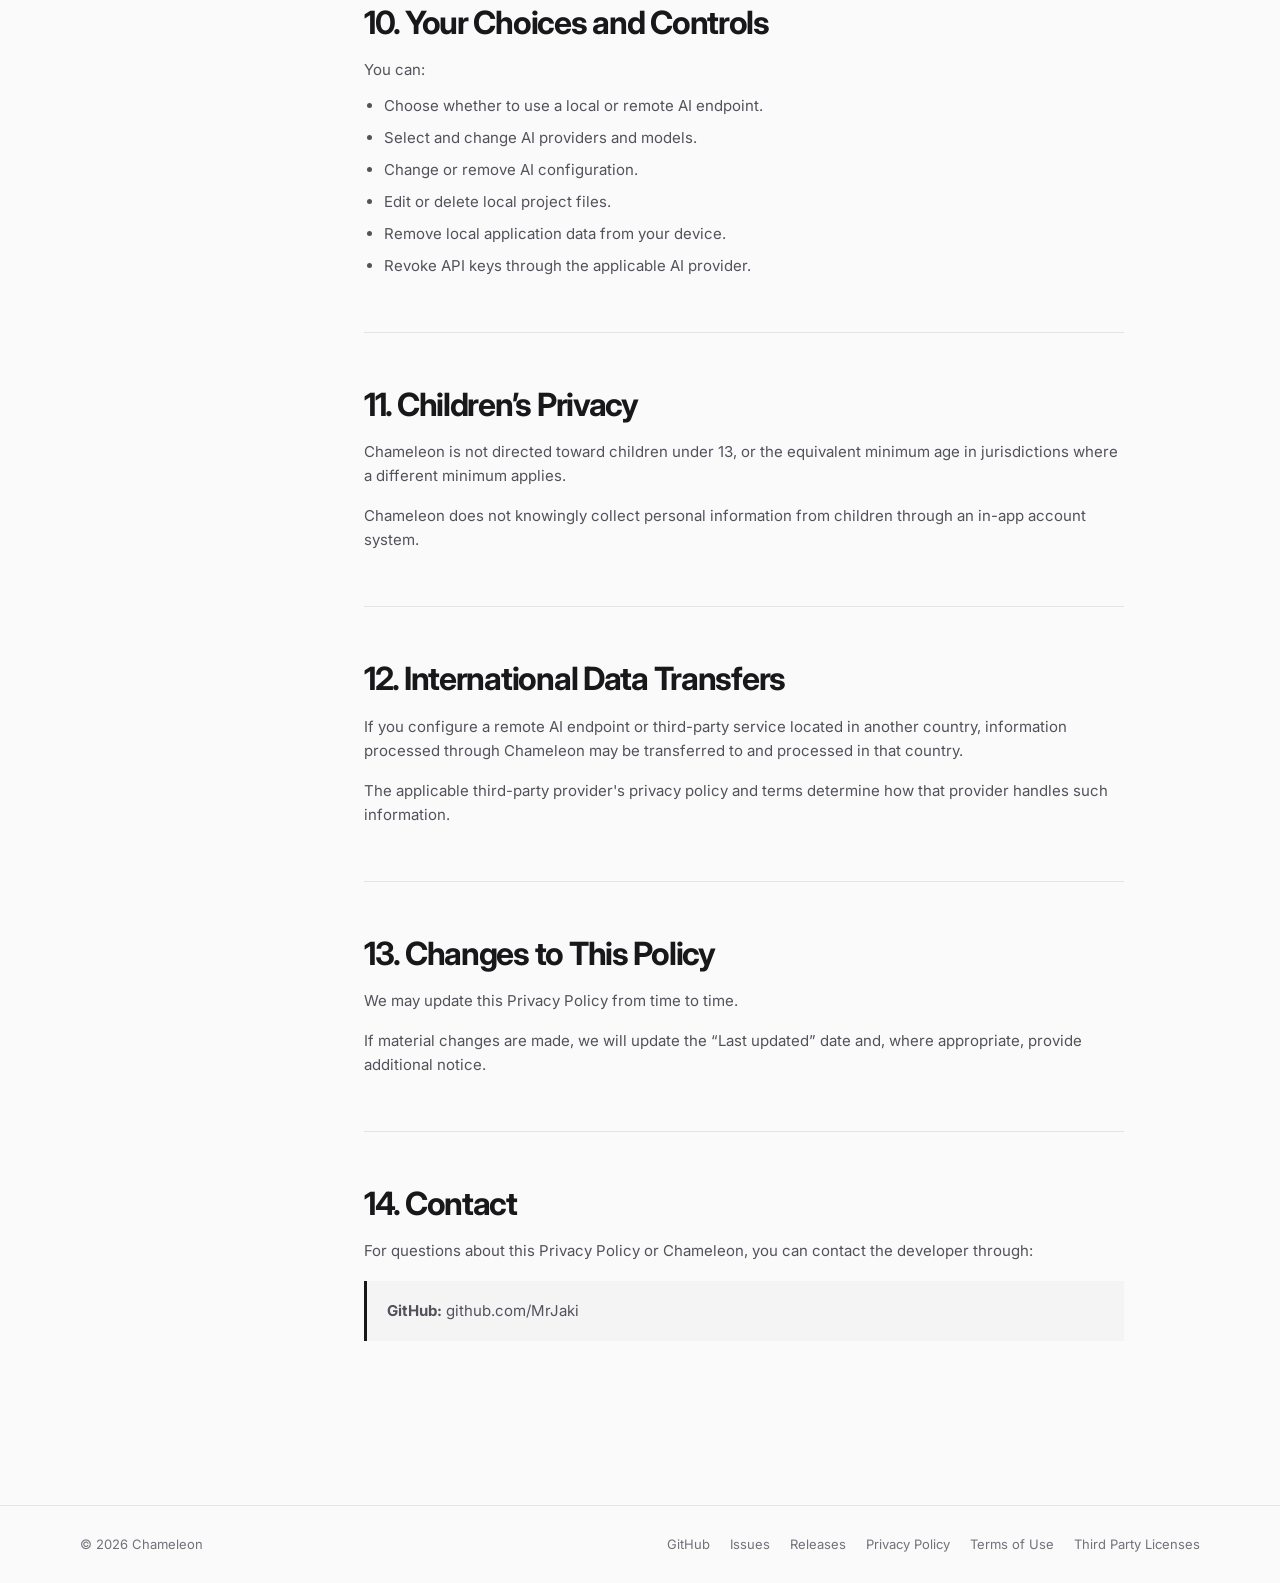
==== commit 1a200b9d: "Add Third Party Licenses page and update footer links across multiple pages" ====
--- a/privacy-policy.html
+++ b/privacy-policy.html
@@ -1138,11 +1138,31 @@
                 </div>
 
                 <div class="footer-links">
-                    <a href="index.html">Home</a>
-                    <a href="terms-of-use.html">Terms of Use</a>
-                    <a href="https://github.com/MrJaki/chameleon-website" target="_blank">GitHub</a>
-                    <a href="https://github.com/MrJaki/chameleon-website/issues" target="_blank">Issues</a>
-                    <a href="https://github.com/MrJaki/chameleon-website/releases" target="_blank">Releases</a>
+
+                    <a href="https://github.com/MrJaki/chameleon-website" target="_blank">
+                        GitHub
+                    </a>
+
+                    <a href="https://github.com/MrJaki/chameleon-website/issues" target="_blank">
+                        Issues
+                    </a>
+
+                    <a href="https://github.com/MrJaki/chameleon-website/releases" target="_blank">
+                        Releases
+                    </a>
+
+                    <a href="privacy-policy.html" target="_blank">
+                        Privacy Policy
+                    </a>    
+
+                    <a href="terms-of-use.html" target="_blank">
+                        Terms of Use
+                    </a>
+
+                    <a href="third-party-licenses.html" target="_blank">
+                        Third Party Licenses
+                    </a>    
+
                 </div>
             </div>
         </div>
